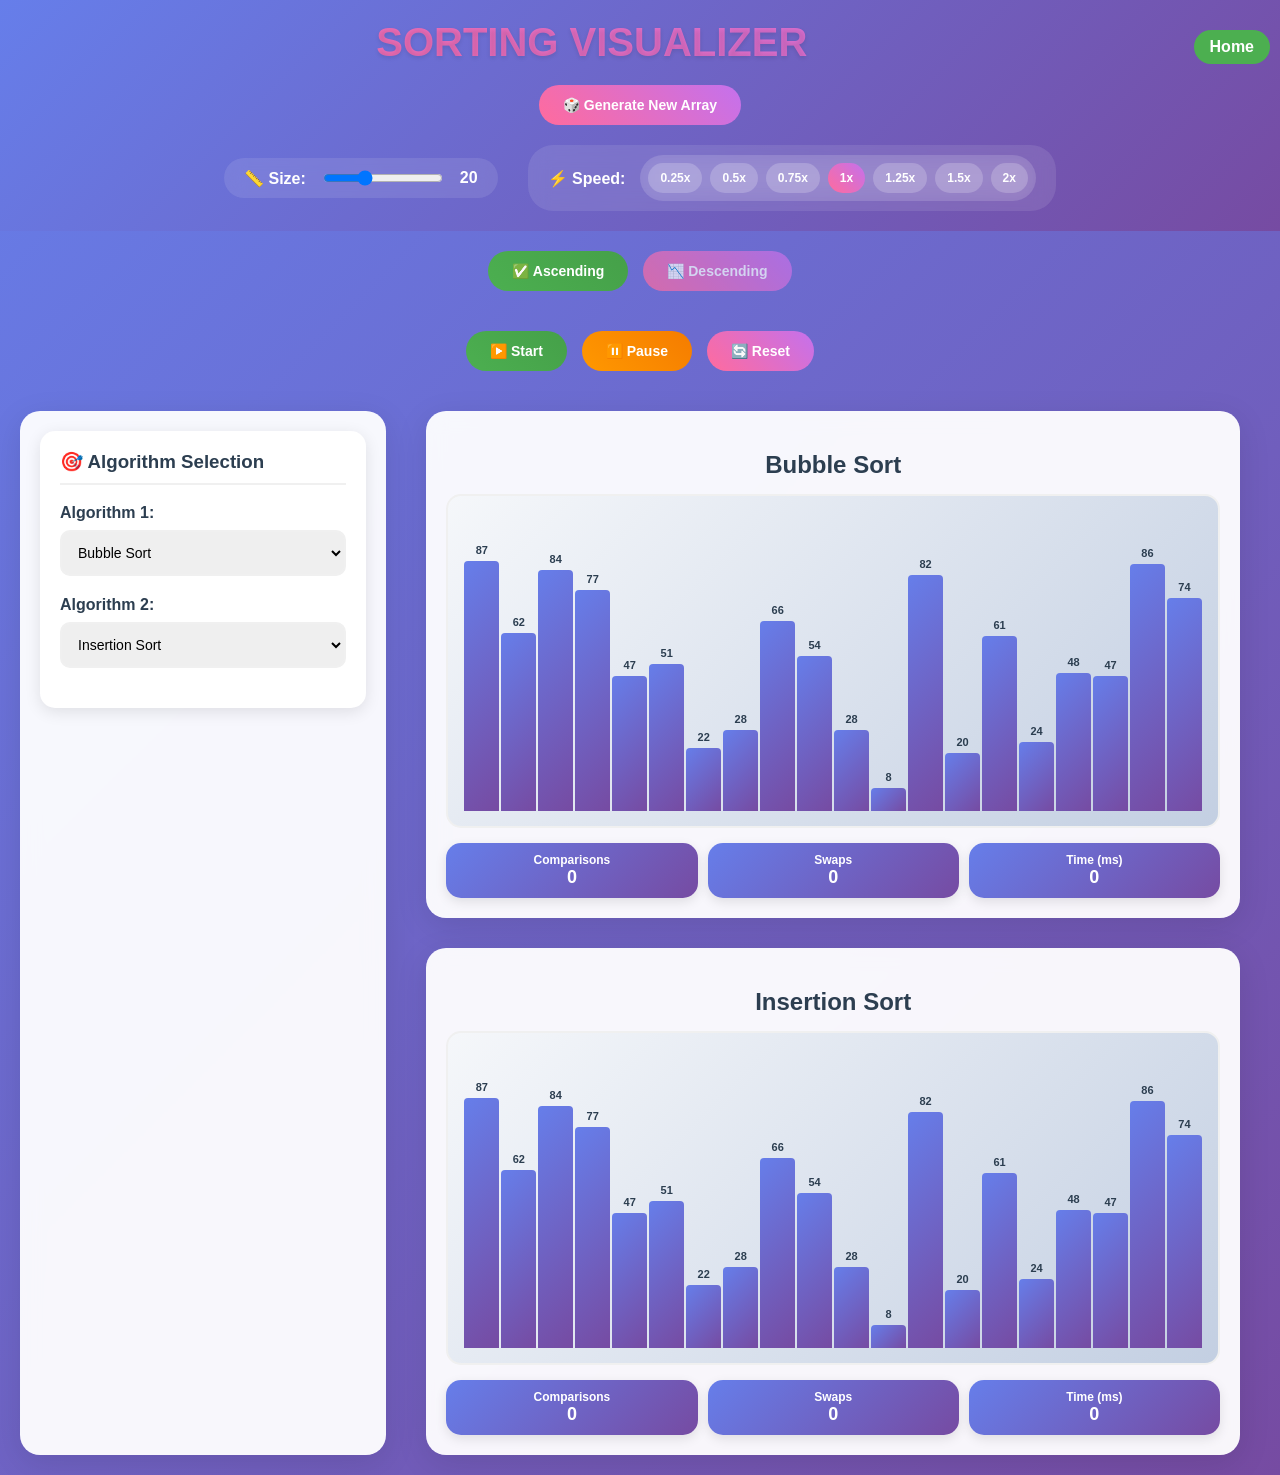
==== Sorting/compare/index.html @ 950ce2dd "Add files via upload" ====
<!DOCTYPE html>
<html lang="en">
<head>
    <meta charset="UTF-8">
    <meta http-equiv="X-UA-Compatible" content="IE=edge">
    <meta name="viewport" content="width=device-width, initial-scale=1.0">
    <title>Sorting Algorithm Comparison</title>
    <style>
        body {
            margin: 0;
            padding: 0;
            font-family: 'Poppins', sans-serif;
            background: linear-gradient(135deg, #667eea 0%, #764ba2 100%);
            min-height: 100vh;
            overflow-x: hidden;
        }

        #fullbody {
            display: flex;
            flex-direction: column;
            min-height: 100vh;
        }

        #mainlink {
            float: right;
            padding: 8px 16px;
            margin: 10px;
            background-color: #4CAF50;
            color: white;
            border: none;
            border-radius: 25px;
            cursor: pointer;
            font-weight: 600;
            transition: all 0.3s ease;
        }

        #mainlink a {
            color: white;
            text-decoration: none;
            font-weight: 600;
        }

        #mainlink:hover {
            background-color: #45a049;
            transform: translateY(-2px);
        }

        header {
            background: linear-gradient(135deg, #667eea 0%, #764ba2 100%);
            color: white;
            padding: 20px 0;
            text-align: center;
        }

        #name {
            margin: 0;
            font-size: 2.5rem;
            font-weight: 700;
            background: linear-gradient(45deg, #ff6b9d, #c471ed);
            -webkit-background-clip: text;
            -webkit-text-fill-color: transparent;
            background-clip: text;
            text-shadow: 0 2px 4px rgba(0,0,0,0.1);
        }

        #basic_btn {
            margin-top: 20px;
        }

        .gen {
            display: flex;
            justify-content: center;
            gap: 15px;
            margin-bottom: 20px;
        }

        #generate {
            padding: 12px 24px;
            background: linear-gradient(45deg, #ff6b9d, #c471ed);
            color: white;
            border: none;
            border-radius: 25px;
            cursor: pointer;
            font-weight: 600;
            font-size: 14px;
            transition: all 0.3s ease;
        }

        #generate:hover {
            transform: translateY(-2px);
            box-shadow: 0 4px 12px rgba(0,0,0,0.2);
        }

        .sizespeed {
            display: flex;
            justify-content: center;
            gap: 30px;
            flex-wrap: wrap;
            align-items: center;
        }

        .array_range {
            display: flex;
            align-items: center;
            gap: 15px;
            background: rgba(255,255,255,0.1);
            padding: 10px 20px;
            border-radius: 25px;
            backdrop-filter: blur(10px);
        }

        .array_range span {
            font-weight: 600;
            color: white;
        }

        #size_slider {
            width: 120px;
        }

        .speed-buttons {
            display: flex;
            gap: 8px;
            background: rgba(255,255,255,0.1);
            padding: 8px;
            border-radius: 25px;
            backdrop-filter: blur(10px);
        }

        .speed-btn {
            padding: 8px 12px;
            border: none;
            border-radius: 15px;
            cursor: pointer;
            font-weight: 600;
            font-size: 12px;
            background: rgba(255,255,255,0.2);
            color: white;
            transition: all 0.3s ease;
        }

        .speed-btn.active {
            background: linear-gradient(45deg, #ff6b9d, #c471ed);
            color: white;
        }

        .speed-btn:hover {
            background: rgba(255,255,255,0.3);
        }

        #sort-order-buttons {
            display: flex;
            justify-content: center;
            gap: 15px;
            margin: 20px 0;
        }

        #ascending-btn, #descending-btn {
            padding: 12px 24px;
            border: none;
            border-radius: 25px;
            cursor: pointer;
            font-weight: 600;
            font-size: 14px;
            transition: all 0.3s ease;
        }

        #ascending-btn {
            background: linear-gradient(45deg, #4CAF50, #45a049);
            color: white;
        }

        #descending-btn {
            background: linear-gradient(45deg, #ff6b9d, #c471ed);
            color: white;
        }

        #ascending-btn:hover, #descending-btn:hover {
            transform: translateY(-2px);
            box-shadow: 0 4px 12px rgba(0,0,0,0.2);
        }

        #control-buttons {
            display: flex;
            justify-content: center;
            gap: 15px;
            margin: 20px 0;
        }

        #start-btn, #pause-btn, #reset-btn {
            padding: 12px 24px;
            border: none;
            border-radius: 25px;
            cursor: pointer;
            font-weight: 600;
            font-size: 14px;
            transition: all 0.3s ease;
        }

        #start-btn {
            background: linear-gradient(45deg, #4CAF50, #45a049);
            color: white;
        }

        #pause-btn {
            background: linear-gradient(45deg, #ff9800, #f57c00);
            color: white;
        }

        #reset-btn {
            background: linear-gradient(45deg, #ff6b9d, #c471ed);
            color: white;
        }

        #start-btn:hover, #pause-btn:hover, #reset-btn:hover {
            transform: translateY(-2px);
            box-shadow: 0 4px 12px rgba(0,0,0,0.2);
        }

        #main-content {
            display: flex;
            flex: 1;
            padding: 0 20px;
            gap: 20px;
        }

        #info-panel {
            width: 30%;
            padding: 20px;
            box-sizing: border-box;
            background: rgba(255,255,255,0.95);
            border-radius: 20px;
            backdrop-filter: blur(10px);
            box-shadow: 0 8px 32px rgba(0,0,0,0.1);
            margin: 20px 0;
        }

        #algorithm-selection {
            background: white;
            border-radius: 15px;
            padding: 20px;
            margin-bottom: 20px;
            box-shadow: 0 4px 16px rgba(0,0,0,0.1);
        }

        #algorithm-selection h3 {
            margin-top: 0;
            color: #2c3e50;
            border-bottom: 2px solid #f0f0f0;
            padding-bottom: 10px;
            font-weight: 700;
        }

        .algorithm-selector {
            margin-bottom: 20px;
        }

        .algorithm-selector label {
            display: block;
            margin-bottom: 8px;
            font-weight: 600;
            color: #2c3e50;
        }

        .algorithm-selector select {
            width: 100%;
            padding: 12px;
            border-radius: 10px;
            border: 2px solid #f0f0f0;
            font-size: 14px;
            font-weight: 500;
            transition: all 0.3s ease;
        }

        .algorithm-selector select:focus {
            border-color: #667eea;
            outline: none;
        }

        #visualization {
            display: flex;
            flex-direction: column;
            width: 70%;
            padding: 20px;
            box-sizing: border-box;
            gap: 30px;
        }

        .algorithm-container {
            background: rgba(255,255,255,0.95);
            border-radius: 20px;
            padding: 20px;
            backdrop-filter: blur(10px);
            box-shadow: 0 8px 32px rgba(0,0,0,0.1);
        }

        .algorithm-container h2 {
            text-align: center;
            margin-bottom: 15px;
            color: #2c3e50;
            font-weight: 700;
        }

        .mainbody {
            display: flex;
            align-items: flex-end;
            height: 300px;
            position: relative;
            border: 2px solid #f0f0f0;
            border-radius: 15px;
            padding: 15px;
            background: linear-gradient(135deg, #f5f7fa 0%, #c3cfe2 100%);
        }

        .bar-container {
            display: flex;
            flex-direction: column;
            align-items: center;
            margin: 0 1px;
            position: relative;
            justify-content: flex-end;
            flex: 1;
        }

        .bar {
            width: 100%;
            background: linear-gradient(135deg, #667eea 0%, #764ba2 100%);
            transition: all 0.3s ease;
            position: relative;
            border-radius: 4px 4px 0 0;
        }

        .bar-number {
            font-weight: 600;
            color: #2c3e50;
            margin-bottom: 5px;
            text-align: center;
            white-space: nowrap;
            font-size: 11px;
        }

        .algorithm-stats {
            display: flex;
            justify-content: space-around;
            margin-top: 15px;
            gap: 10px;
        }

        .stat-box {
            background: linear-gradient(135deg, #667eea 0%, #764ba2 100%);
            color: white;
            padding: 10px 15px;
            border-radius: 15px;
            box-shadow: 0 4px 12px rgba(0,0,0,0.1);
            flex: 1;
            text-align: center;
        }

        .stat-box span:first-child {
            font-weight: 600;
            display: block;
            font-size: 12px;
        }

        .stat-box span:last-child {
            font-size: 18px;
            font-weight: 700;
        }

        @media (max-width: 768px) {
            #main-content {
                flex-direction: column;
            }
            #info-panel, #visualization {
                width: 100%;
            }
            
            .sizespeed {
                flex-direction: column;
                gap: 15px;
            }
        }
    </style>
</head>
<body>
    <section id="fullbody">
        <header>
            <div id="mainlink">
                <a href="../../index.html">Home</a>
            </div>
            <h1 id="name">SORTING VISUALIZER</h1>
            <div id="basic_btn">
                <div class="gen">
                    <button id="generate">🎲 Generate New Array</button>
                </div>
                <div class="sizespeed">
                    <div class="array_range">
                        <span>📏 Size:</span>
                        <input type="range" id="size_slider" min="5" max="50" value="20">
                        <span id="size_value">20</span>
                    </div>
                    <div class="array_range">
                        <span>⚡ Speed:</span>
                        <div class="speed-buttons">
                            <button class="speed-btn" data-speed="0.25">0.25x</button>
                            <button class="speed-btn" data-speed="0.5">0.5x</button>
                            <button class="speed-btn" data-speed="0.75">0.75x</button>
                            <button class="speed-btn active" data-speed="1">1x</button>
                            <button class="speed-btn" data-speed="1.25">1.25x</button>
                            <button class="speed-btn" data-speed="1.5">1.5x</button>
                            <button class="speed-btn" data-speed="2">2x</button>
                        </div>
                    </div>
                </div>
            </div>
        </header>

        <div id="sort-order-buttons">
            <button id="ascending-btn">✅ Ascending</button>
            <button id="descending-btn">📉 Descending</button>
        </div>

        <div id="control-buttons">
            <button id="start-btn">▶️ Start</button>
            <button id="pause-btn">⏸️ Pause</button>
            <button id="reset-btn">🔄 Reset</button>
        </div>

        <div id="main-content">
            <div id="info-panel">
                <div id="algorithm-selection">
                    <h3>🎯 Algorithm Selection</h3>
                    <div class="algorithm-selector">
                        <label for="algorithm1">Algorithm 1:</label>
                        <select id="algorithm1">
                            <option value="bubble">Bubble Sort</option>
                            <option value="insertion">Insertion Sort</option>
                            <option value="selection">Selection Sort</option>
                            <option value="merge">Merge Sort</option>
                            <option value="quick">Quick Sort</option>
                            <option value="heap">Heap Sort</option>
                        </select>
                    </div>
                    <div class="algorithm-selector">
                        <label for="algorithm2">Algorithm 2:</label>
                        <select id="algorithm2">
                            <option value="bubble">Bubble Sort</option>
                            <option value="insertion" selected>Insertion Sort</option>
                            <option value="selection">Selection Sort</option>
                            <option value="merge">Merge Sort</option>
                            <option value="quick">Quick Sort</option>
                            <option value="heap">Heap Sort</option>
                        </select>
                    </div>
                </div>
            </div>
            <div id="visualization">
                <div class="algorithm-container">
                    <h2 id="algorithm1-title">Bubble Sort</h2>
                    <div class="mainbody" id="mainbody1"></div>
                    <div class="algorithm-stats">
                        <div class="stat-box">
                            <span>Comparisons</span>
                            <span id="comparisons1">0</span>
                        </div>
                        <div class="stat-box">
                            <span>Swaps</span>
                            <span id="swaps1">0</span>
                        </div>
                        <div class="stat-box">
                            <span>Time (ms)</span>
                            <span id="time1">0</span>
                        </div>
                    </div>
                </div>
                <div class="algorithm-container">
                    <h2 id="algorithm2-title">Insertion Sort</h2>
                    <div class="mainbody" id="mainbody2"></div>
                    <div class="algorithm-stats">
                        <div class="stat-box">
                            <span>Comparisons</span>
                            <span id="comparisons2">0</span>
                        </div>
                        <div class="stat-box">
                            <span>Swaps</span>
                            <span id="swaps2">0</span>
                        </div>
                        <div class="stat-box">
                            <span>Time (ms)</span>
                            <span id="time2">0</span>
                        </div>
                    </div>
                </div>
            </div>
        </div>
    </section>

    <script>
        const generateBtn = document.getElementById('generate');
        const startBtn = document.getElementById('start-btn');
        const pauseBtn = document.getElementById('pause-btn');
        const resetBtn = document.getElementById('reset-btn');
        const algorithm1Select = document.getElementById('algorithm1');
        const algorithm2Select = document.getElementById('algorithm2');
        const visualization1 = document.getElementById('mainbody1');
        const visualization2 = document.getElementById('mainbody2');
        const comparisonCount1 = document.getElementById('comparisons1');
        const swapCount1 = document.getElementById('swaps1');
        const time1 = document.getElementById('time1');
        const comparisonCount2 = document.getElementById('comparisons2');
        const swapCount2 = document.getElementById('swaps2');
        const time2 = document.getElementById('time2');
        const arraySizeInput = document.getElementById('size_slider');
        const sizeValue = document.getElementById('size_value');
        const algorithm1Title = document.getElementById('algorithm1-title');
        const algorithm2Title = document.getElementById('algorithm2-title');

        // Global variables
        let array = [];
        let delay = 300;
        let isSorting = false;
        let isPaused = false;
        let sortStartTime1, sortStartTime2;
        let sortOrder = 'ascending';
        let currentSpeed = 1;

        // Initialize
        arraySizeInput.value = 20;
        sizeValue.textContent = arraySizeInput.value;
        generateArray();
        updateAlgorithmTitles();

        // Event listeners
        generateBtn.addEventListener('click', generateArray);
        startBtn.addEventListener('click', startSorting);
        pauseBtn.addEventListener('click', togglePause);
        resetBtn.addEventListener('click', reset);
        arraySizeInput.addEventListener('input', updateArraySize);
        algorithm1Select.addEventListener('change', updateAlgorithmTitles);
        algorithm2Select.addEventListener('change', updateAlgorithmTitles);

        // Speed buttons
        document.querySelectorAll('.speed-btn').forEach(btn => {
            btn.addEventListener('click', () => {
                document.querySelectorAll('.speed-btn').forEach(b => b.classList.remove('active'));
                btn.classList.add('active');
                currentSpeed = parseFloat(btn.dataset.speed);
                delay = 300 / currentSpeed;
            });
        });

        document.getElementById('ascending-btn').addEventListener('click', () => {
            sortOrder = 'ascending';
            document.getElementById('ascending-btn').style.opacity = '1';
            document.getElementById('descending-btn').style.opacity = '0.7';
        });

        document.getElementById('descending-btn').addEventListener('click', () => {
            sortOrder = 'descending';
            document.getElementById('descending-btn').style.opacity = '1';
            document.getElementById('ascending-btn').style.opacity = '0.7';
        });

        // Algorithm implementations
        const algorithms = {
            bubble: bubbleSort,
            insertion: insertionSort,
            merge: mergeSort,
            quick: quickSort,
            selection: selectionSort,
            heap: heapSort
        };

        function updateAlgorithmTitles() {
            const alg1Name = algorithm1Select.options[algorithm1Select.selectedIndex].text;
            const alg2Name = algorithm2Select.options[algorithm2Select.selectedIndex].text;
            algorithm1Title.textContent = alg1Name;
            algorithm2Title.textContent = alg2Name;
        }

        function generateArray() {
            if (isSorting) return;
            
            const size = parseInt(arraySizeInput.value);
            array = Array.from({length: size}, () => Math.floor(Math.random() * 100) + 1);
            renderBars();
            resetStats();
        }

        function renderBars() {
            visualization1.innerHTML = '';
            visualization2.innerHTML = '';
            
            const maxValue = Math.max(...array);
            const containerHeight = 250;
            
            array.forEach((value, index) => {
                // For algorithm 1
                const barContainer1 = document.createElement('div');
                barContainer1.className = 'bar-container';
                barContainer1.style.width = `${100 / array.length}%`;
                
                const barNumber1 = document.createElement('div');
                barNumber1.className = 'bar-number';
                barNumber1.textContent = value;
                
                const bar1 = document.createElement('div');
                bar1.className = 'bar';
                bar1.style.height = `${(value / maxValue) * containerHeight}px`;
                bar1.dataset.value = value;
                bar1.dataset.index = index;
                
                barContainer1.appendChild(barNumber1);
                barContainer1.appendChild(bar1);
                visualization1.appendChild(barContainer1);
                
                // For algorithm 2
                const barContainer2 = barContainer1.cloneNode(true);
                visualization2.appendChild(barContainer2);
            });
        }

        async function startSorting() {
            if (isSorting) return;
            
            isSorting = true;
            startBtn.disabled = true;
            generateBtn.disabled = true;
            resetStats();
            
            const algorithm1 = algorithm1Select.value;
            const algorithm2 = algorithm2Select.value;
            
            // Start timers
            sortStartTime1 = performance.now();
            sortStartTime2 = performance.now();
            
            // Run algorithms concurrently
            const array1 = [...array];
            const array2 = [...array];

            try {
                await Promise.all([
                    algorithms[algorithm1](array1, visualization1, 1),
                    algorithms[algorithm2](array2, visualization2, 2)
                ]);
            } catch (e) {
                console.log("Sorting was interrupted");
            } finally {
                isSorting = false;
                startBtn.disabled = false;
                generateBtn.disabled = false;
            }
        }

        function reset() {
            if (isSorting) {
                isSorting = false;
                isPaused = false;
                pauseBtn.textContent = "⏸️ Pause";
            }
            generateArray();
            startBtn.disabled = false;
            generateBtn.disabled = false;
        }

        function resetStats() {
            comparisonCount1.textContent = '0';
            swapCount1.textContent = '0';
            time1.textContent = '0';
            comparisonCount2.textContent = '0';
            swapCount2.textContent = '0';
            time2.textContent = '0';
        }

        function updateArraySize() {
            sizeValue.textContent = arraySizeInput.value;
            if (!isSorting) {
                generateArray();
            }
        }

        function togglePause() {
            isPaused = !isPaused;
            pauseBtn.textContent = isPaused ? '▶️ Resume' : '⏸️ Pause';
        }

        // Helper functions for algorithms
        function updateBarColors(container, indices, action) {
            const bars = container.querySelectorAll('.bar');
            
            // Reset all bars to default color
            bars.forEach(bar => {
                bar.style.background = 'linear-gradient(135deg, #667eea 0%, #764ba2 100%)';
            });
            
            if (action === 'compare') {
                indices.forEach(i => {
                    if (bars[i]) {
                        bars[i].style.background = 'linear-gradient(135deg, #ff9800 0%, #f57c00 100%)';
                    }
                });
            } else if (action === 'swap') {
                indices.forEach(i => {
                    if (bars[i]) {
                        bars[i].style.background = 'linear-gradient(135deg, #ff6b9d 0%, #c471ed 100%)';
                    }
                });
            }
            
            // Update statistics
            if (container === visualization1) {
                if (action === 'compare') comparisonCount1.textContent = parseInt(comparisonCount1.textContent) + 1;
                if (action === 'swap') swapCount1.textContent = parseInt(swapCount1.textContent) + 1;
                time1.textContent = Math.floor(performance.now() - sortStartTime1);
            } else {
                if (action === 'compare') comparisonCount2.textContent = parseInt(comparisonCount2.textContent) + 1;
                if (action === 'swap') swapCount2.textContent = parseInt(swapCount2.textContent) + 1;
                time2.textContent = Math.floor(performance.now() - sortStartTime2);
            }
        }

        function updateVisualization(container, arr) {
            const bars = container.querySelectorAll('.bar');
            const barNumbers = container.querySelectorAll('.bar-number');
            const maxValue = Math.max(...arr);
            const containerHeight = 250;
            
            arr.forEach((value, index) => {
                if (bars[index] && barNumbers[index]) {
                    bars[index].style.height = `${(value / maxValue) * containerHeight}px`;
                    bars[index].dataset.value = value;
                    barNumbers[index].textContent = value;
                }
            });
        }

        function markAllAsSorted(container) {
            const bars = container.querySelectorAll('.bar');
            bars.forEach(bar => {
                bar.style.background = 'linear-gradient(135deg, #4CAF50 0%, #45a049 100%)';
            });
        }

        // Sleep function for animations
        function sleep(ms) {
            return new Promise(resolve => {
                const checkPause = () => {
                    if (!isPaused && isSorting) {
                        setTimeout(resolve, ms);
                    } else if (!isSorting) {
                        resolve();
                    } else {
                        setTimeout(checkPause, 50);
                    }
                };
                checkPause();
            });
        }

        // Sorting Algorithms

        // Bubble sort implementation
        async function bubbleSort(arr, container, algorithmNumber) {
            const n = arr.length;
            for (let i = 0; i < n - 1; i++) {
                for (let j = 0; j < n - i - 1; j++) {
                    if (!isSorting) return;
                    
                    updateBarColors(container, [j, j + 1], 'compare');
                    await sleep(delay);

                    const shouldSwap = sortOrder === 'ascending' ? arr[j] > arr[j + 1] : arr[j] < arr[j + 1];
                    if (shouldSwap) {
                        [arr[j], arr[j + 1]] = [arr[j + 1], arr[j]];
                        updateVisualization(container, arr);
                        updateBarColors(container, [j, j + 1], 'swap');
                        await sleep(delay);
                    }
                }
            }
            markAllAsSorted(container);
        }

        // Insertion sort implementation
        async function insertionSort(arr, container, algorithmNumber) {
            const n = arr.length;
            for (let i = 1; i < n; i++) {
                if (!isSorting) return;
                
                let key = arr[i];
                let j = i - 1;

                updateBarColors(container, [i], 'compare');
                await sleep(delay);

                while (j >= 0 && ((sortOrder === 'ascending' && arr[j] > key) || (sortOrder === 'descending' && arr[j] < key))) {
                    if (!isSorting) return;
                    
                    arr[j + 1] = arr[j];
                    updateVisualization(container, arr);
                    updateBarColors(container, [j, j + 1], 'swap');
                    await sleep(delay);
                    j--;
                }
                arr[j + 1] = key;
                updateVisualization(container, arr);
            }
            markAllAsSorted(container);
        }

        // Selection sort implementation
        async function selectionSort(arr, container, algorithmNumber) {
            const n = arr.length;
            for (let i = 0; i < n - 1; i++) {
                if (!isSorting) return;
                
                let extremeIdx = i;
                for (let j = i + 1; j < n; j++) {
                    if (!isSorting) return;
                    
                    updateBarColors(container, [extremeIdx, j], 'compare');
                    await sleep(delay);

                    const shouldUpdate = sortOrder === 'ascending' ? arr[j] < arr[extremeIdx] : arr[j] > arr[extremeIdx];
                    if (shouldUpdate) {
                        extremeIdx = j;
                    }
                }

                if (extremeIdx !== i) {
                    [arr[i], arr[extremeIdx]] = [arr[extremeIdx], arr[i]];
                    updateVisualization(container, arr);
                    updateBarColors(container, [i, extremeIdx], 'swap');
                    await sleep(delay);
                }
            }
            markAllAsSorted(container);
        }

        // Merge sort implementation
        async function mergeSort(arr, container, algorithmNumber) {
            async function merge(arr, left, mid, right) {
                const leftArr = arr.slice(left, mid + 1);
                const rightArr = arr.slice(mid + 1, right + 1);
                
                let i = 0, j = 0, k = left;
                
                while (i < leftArr.length && j < rightArr.length) {
                    if (!isSorting) return;
                    
                    updateBarColors(container, [k], 'compare');
                    await sleep(delay);

                    const shouldTakeLeft = sortOrder === 'ascending' ? leftArr[i] <= rightArr[j] : leftArr[i] >= rightArr[j];
                    if (shouldTakeLeft) {
                        arr[k] = leftArr[i];
                        i++;
                    } else {
                        arr[k] = rightArr[j];
                        j++;
                    }
                    
                    updateVisualization(container, arr);
                    updateBarColors(container, [k], 'swap');
                    await sleep(delay);
                    k++;
                }

                while (i < leftArr.length) {
                    if (!isSorting) return;
                    arr[k] = leftArr[i];
                    updateVisualization(container, arr);
                    i++;
                    k++;
                }

                while (j < rightArr.length) {
                    if (!isSorting) return;
                    arr[k] = rightArr[j];
                    updateVisualization(container, arr);
                    j++;
                    k++;
                }
            }

            async function mergeSortHelper(arr, left, right) {
                if (left >= right || !isSorting) return;
                
                const mid = Math.floor((left + right) / 2);
                await mergeSortHelper(arr, left, mid);
                await mergeSortHelper(arr, mid + 1, right);
                await merge(arr, left, mid, right);
            }

            await mergeSortHelper(arr, 0, arr.length - 1);
            markAllAsSorted(container);
        }

        // Quick sort implementation
        async function quickSort(arr, container, algorithmNumber) {
            async function partition(arr, low, high) {
                const pivot = arr[high];
                let i = low - 1;

                updateBarColors(container, [high], 'compare');
                await sleep(delay);

                for (let j = low; j < high; j++) {
                    if (!isSorting) return -1;
                    
                    updateBarColors(container, [j, high], 'compare');
                    await sleep(delay);

                    const shouldSwap = sortOrder === 'ascending' ? arr[j] < pivot : arr[j] > pivot;
                    if (shouldSwap) {
                        i++;
                        [arr[i], arr[j]] = [arr[j], arr[i]];
                        updateVisualization(container, arr);
                        updateBarColors(container, [i, j], 'swap');
                        await sleep(delay);
                    }
                }

                [arr[i + 1], arr[high]] = [arr[high], arr[i + 1]];
                updateVisualization(container, arr);
                updateBarColors(container, [i + 1, high], 'swap');
                await sleep(delay);

                return i + 1;
            }

            async function quickSortHelper(arr, low, high) {
                if (low < high && isSorting) {
                    const pi = await partition(arr, low, high);
                    if (pi === -1) return; // Sorting was stopped
                    
                    await quickSortHelper(arr, low, pi - 1);
                    await quickSortHelper(arr, pi + 1, high);
                }
            }

            await quickSortHelper(arr, 0, arr.length - 1);
            markAllAsSorted(container);
        }

        // Heap sort implementation
        async function heapSort(arr, container, algorithmNumber) {
            async function heapify(arr, n, i) {
                let largest = i;
                let left = 2 * i + 1;
                let right = 2 * i + 2;

                if (!isSorting) return;

                if (left < n) {
                    updateBarColors(container, [left, largest], 'compare');
                    await sleep(delay);
                    
                    const leftShouldBeRoot = sortOrder === 'ascending' ? arr[left] > arr[largest] : arr[left] < arr[largest];
                    if (leftShouldBeRoot) {
                        largest = left;
                    }
                }

                if (right < n) {
                    updateBarColors(container, [right, largest], 'compare');
                    await sleep(delay);
                    
                    const rightShouldBeRoot = sortOrder === 'ascending' ? arr[right] > arr[largest] : arr[right] < arr[largest];
                    if (rightShouldBeRoot) {
                        largest = right;
                    }
                }

                if (largest !== i) {
                    [arr[i], arr[largest]] = [arr[largest], arr[i]];
                    updateVisualization(container, arr);
                    updateBarColors(container, [i, largest], 'swap');
                    await sleep(delay);
                    
                    await heapify(arr, n, largest);
                }
            }

            const n = arr.length;

            // Build heap (rearrange array)
            for (let i = Math.floor(n / 2) - 1; i >= 0; i--) {
                if (!isSorting) return;
                await heapify(arr, n, i);
            }

            // One by one extract an element from heap
            for (let i = n - 1; i > 0; i--) {
                if (!isSorting) return;
                
                // Move current root to end
                [arr[0], arr[i]] = [arr[i], arr[0]];
                updateVisualization(container, arr);
                updateBarColors(container, [0, i], 'swap');
                await sleep(delay);

                // Call heapify on the reduced heap
                await heapify(arr, i, 0);
            }
            
            markAllAsSorted(container);
        }

        // Initialize ascending button as active
        document.getElementById('ascending-btn').style.opacity = '1';
        document.getElementById('descending-btn').style.opacity = '0.7';
    </script>
</body>
</html>
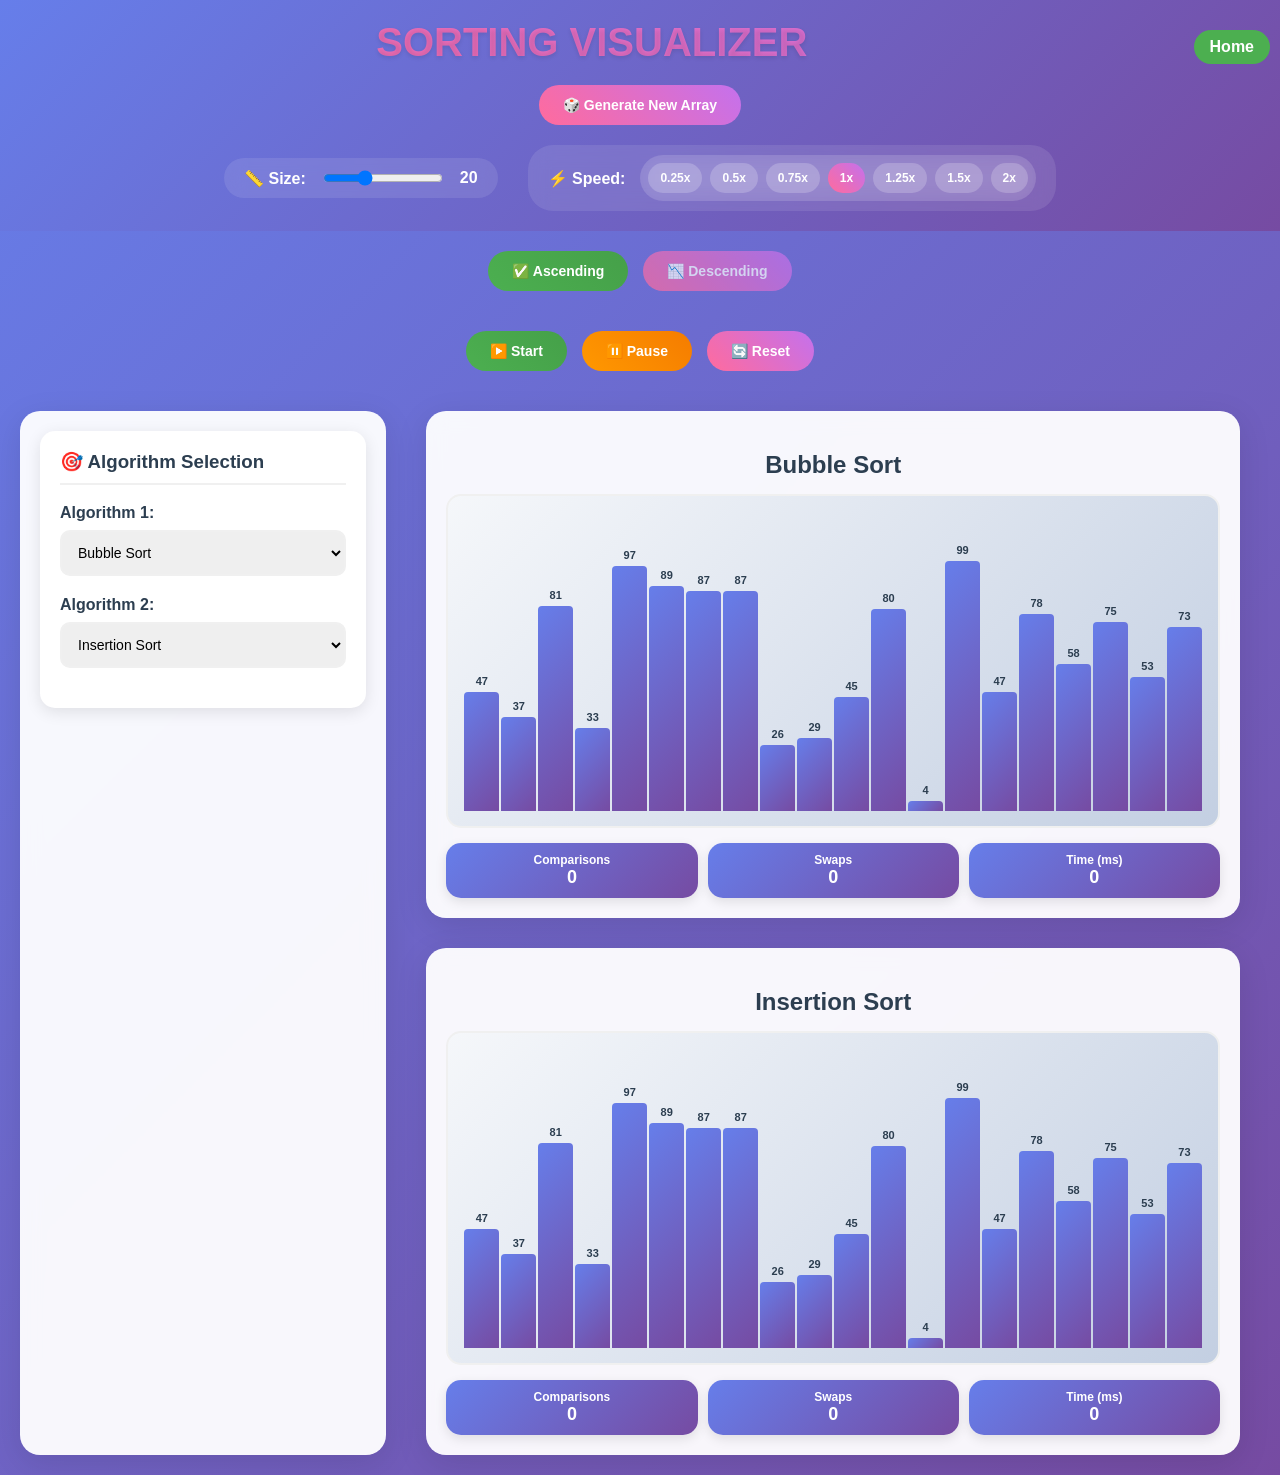
==== commit ffb604be: "Update index.html" ====
--- a/Sorting/compare/index.html
+++ b/Sorting/compare/index.html
@@ -386,7 +386,7 @@
     <section id="fullbody">
         <header>
             <div id="mainlink">
-                <a href="../../index.html">Home</a>
+                <a href="../../home.html">Home</a>
             </div>
             <h1 id="name">SORTING VISUALIZER</h1>
             <div id="basic_btn">
@@ -1013,4 +1013,4 @@
         document.getElementById('descending-btn').style.opacity = '0.7';
     </script>
 </body>
-</html>+</html>
